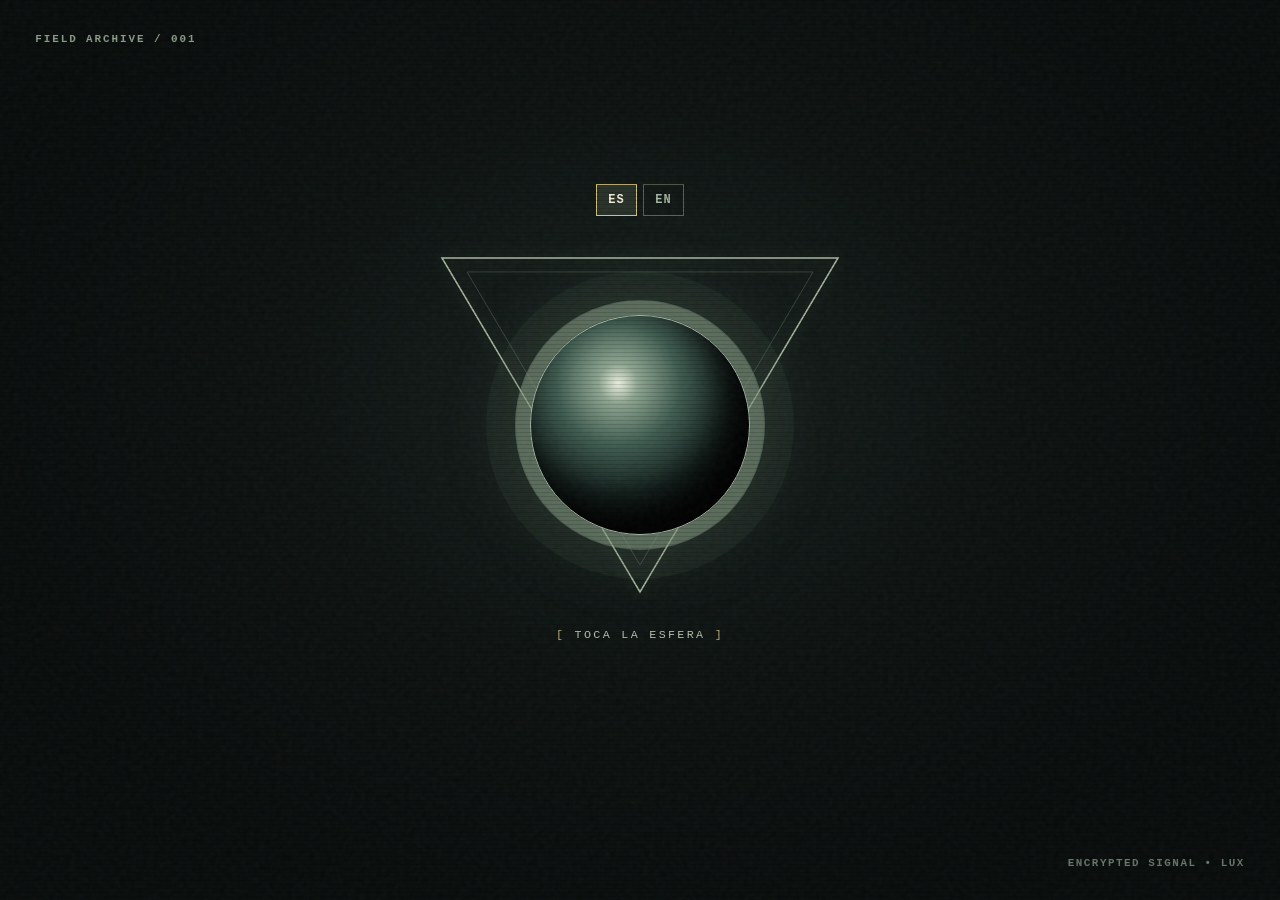
==== index.html @ 8bb2ec8b "Ocultar contador de acceso secreto de Lux" ====
<!doctype html>
<html lang="es">
<head>
  <meta charset="utf-8">
  <meta name="viewport" content="width=device-width,initial-scale=1">
  <meta name="theme-color" content="#070809">
  <meta name="description" content="Un archivo de Tyler, el Heraldo y LUX.">
  <title>EL HERALDO · LUX</title>
  <link rel="icon" type="image/svg+xml" href="data:image/svg+xml,%3Csvg xmlns='http://www.w3.org/2000/svg' viewBox='0 0 64 64'%3E%3Crect width='64' height='64' fill='%23070809'/%3E%3Ccircle cx='32' cy='32' r='16' fill='none' stroke='%23e4e6e4' stroke-width='2'/%3E%3C/svg%3E">
  <style>
    :root{color-scheme:dark;font-family:Arial,Helvetica,sans-serif;background:#070809;color:#e4e6e4}*{box-sizing:border-box}body{margin:0;min-height:100svh;background:radial-gradient(circle at 50% 48%,#171b1e 0%,#090b0c 30%,#050607 75%);overflow-x:hidden}body:after{content:"";position:fixed;inset:0;pointer-events:none;opacity:.13;background-image:url("data:image/svg+xml,%3Csvg viewBox='0 0 180 180' xmlns='http://www.w3.org/2000/svg'%3E%3Cfilter id='n'%3E%3CfeTurbulence type='fractalNoise' baseFrequency='.9' numOctaves='3' stitchTiles='stitch'/%3E%3C/filter%3E%3Crect width='100%25' height='100%25' filter='url(%23n)' opacity='.5'/%3E%3C/svg%3E")}button{font:inherit;color:inherit}main{min-height:100svh;display:grid;place-items:center;padding:3rem 1.5rem}.entry{text-align:center;transition:opacity .7s,transform .7s}.entry.hidden{opacity:0;transform:scale(.93);pointer-events:none;position:absolute}.orb{width:min(42vw,220px);height:min(42vw,220px);min-width:150px;min-height:150px;border:0;border-radius:50%;cursor:pointer;background:radial-gradient(circle at 38% 33%,#e0e5e7 0%,#879199 13%,#333a41 33%,#151a20 53%,#090b0e 69%);box-shadow:0 0 24px #adb8c822,0 0 110px #899db019,inset -17px -20px 32px #000;animation:breathe 5s ease-in-out infinite;transition:filter .4s,transform .4s}.orb:hover,.orb:focus-visible{filter:brightness(1.35);transform:scale(1.045);outline:1px solid #aab5bc;outline-offset:15px}.hint{margin-top:3.7rem;color:#899096;letter-spacing:.34em;font-size:.73rem;text-transform:uppercase}.wake{min-height:1.5em;margin:1.7rem 0;color:#c5cbd0;letter-spacing:.12em}.system{width:min(100%,940px);opacity:0;transform:translateY(15px);transition:opacity .8s,transform .8s}.system.active{opacity:1;transform:none}.system[hidden],.entry[hidden]{display:none}.topline{display:flex;justify-content:space-between;align-items:center;gap:1rem;border-bottom:1px solid #42494b;padding:0 0 1.3rem;font-size:.72rem;letter-spacing:.22em;color:#aab0b2}.mark{display:flex;align-items:center;gap:1rem}.tiny-orb{width:13px;height:13px;border:1px solid #d3d9db;border-radius:50%;box-shadow:0 0 12px #aec4d5}.status{color:#778287}.layout{display:grid;grid-template-columns:minmax(150px,210px) 1fr;gap:clamp(2rem,8vw,8rem);margin-top:clamp(3rem,9vh,7rem)}nav{display:grid;align-content:start;gap:.9rem}nav button{border:0;border-left:1px solid transparent;background:none;text-align:left;padding:.65rem .8rem;cursor:pointer;font-size:.85rem;letter-spacing:.2em;color:#90999d;transition:color .2s,border-color .2s}nav button:hover,nav button:focus-visible,nav button[aria-current="page"]{color:#f2f4f3;border-color:#d8dee0;outline:none}.panel{min-height:340px}.index{font-size:.7rem;letter-spacing:.3em;color:#738087}.panel h1{font-size:clamp(2.9rem,9vw,7rem);line-height:1;letter-spacing:-.075em;font-weight:400;margin:1.2rem 0 2.5rem}.panel p{max-width:44ch;font-size:clamp(1rem,2vw,1.3rem);line-height:1.7;color:#b0b7ba}.fragment{border-top:1px solid #394246;margin-top:3rem;padding-top:1.5rem;color:#79868b;font-size:.78rem;letter-spacing:.12em}.symbol{font-size:1.5rem;color:#d2d8d9;letter-spacing:0}.foot{margin-top:5rem;font-size:.68rem;letter-spacing:.19em;color:#667176;text-transform:uppercase}.reset{border:0;background:none;color:#7d8b90;text-decoration:underline;cursor:pointer;padding:0}.void-orb{display:block;margin:2rem 0 0;background:radial-gradient(circle,#d1d8da 0%,#657079 12%,#171e24 37%,transparent 68%);width:100px;height:100px;border:0;border-radius:50%;cursor:pointer;box-shadow:0 0 40px #7b899322}.void-orb:focus-visible{outline:1px solid white;outline-offset:12px}@keyframes breathe{50%{box-shadow:0 0 40px #adb8c83b,0 0 140px #899db02d,inset -17px -20px 32px #000}}@media(max-width:650px){main{padding:2rem 1.3rem}.topline{font-size:.65rem}.layout{grid-template-columns:1fr;gap:3rem;margin-top:2rem}nav{display:grid;grid-template-columns:repeat(2,minmax(0,1fr));gap:.2rem}.panel{min-height:260px}.panel h1{margin-bottom:1.8rem}.foot{margin-top:3rem}}@media(prefers-reduced-motion:reduce){*,*:before,*:after{animation:none!important;transition:none!important}}
  
    .lux-gallery{position:fixed;inset:0;z-index:9999;background:#050807f7;display:none;overflow:auto;padding:1rem}.lux-gallery.open{display:block}.lux-gallery-bar{max-width:1000px;margin:0 auto 1rem;display:flex;align-items:center;justify-content:space-between;font:700 .75rem 'Courier New',monospace;letter-spacing:.12em;color:#b8c9b5}.lux-gallery-close{border:1px solid #667965;background:#111812;color:#dfe8da;padding:.7rem 1rem;cursor:pointer}.lux-gallery-grid{max-width:1000px;margin:auto;display:grid;grid-template-columns:repeat(2,minmax(0,1fr));gap:.65rem}.lux-gallery-grid img{display:block;width:100%;height:auto;border:1px solid #394b3d;background:#080b09}@media(max-width:650px){.lux-gallery-grid{grid-template-columns:1fr}}
</style>
  <style>
    .archive-intro{max-width:42ch}.archive-list{display:grid;gap:.65rem;margin:2.3rem 0 0;max-width:520px}.archive-choice{width:100%;display:flex;align-items:center;gap:1rem;text-align:left;background:#111619;border:1px solid #354046;padding:1rem 1.2rem;cursor:pointer;color:#d9ddde}.archive-choice:hover,.archive-choice:focus-visible,.archive-choice[aria-current="step"]{border-color:#bac6c9;background:#1b2225;outline:none}.archive-choice:disabled{cursor:default;opacity:.42}.archive-num{font-size:.76rem;letter-spacing:.12em;color:#839298;min-width:2rem}.archive-choice strong{font-weight:400;letter-spacing:.13em;font-size:.83rem}.archive-choice small{display:block;font-size:.73rem;color:#839298;margin-top:.3rem;letter-spacing:.05em}.record{margin-top:2rem;max-width:520px;border-top:1px solid #a1b1b7;padding:1.5rem 0 0;animation:appear .5s ease-out}.record-head{display:flex;align-items:center;justify-content:space-between;gap:1rem;color:#8c9ba0;letter-spacing:.15em;font-size:.72rem}.record h2{font-weight:400;font-size:clamp(1.5rem,4vw,2.3rem);letter-spacing:-.03em;margin:2.4rem 0 1rem}.record p{font-size:1.05rem;line-height:1.8;color:#d0d6d7}.record .record-quote{font-size:clamp(1.2rem,3vw,1.6rem);line-height:1.5;color:#eff1f0}.record-visual{height:110px;display:grid;place-items:center;margin:1.6rem 0;background:linear-gradient(90deg,transparent,#1a2227,transparent);border-top:1px solid #344046;border-bottom:1px solid #344046;color:#b8c8cc;font-size:2.6rem;letter-spacing:0;text-shadow:0 0 25px #b5cbd5}.record-note{margin-top:2rem!important;color:#87969a!important;font-size:.84rem!important;letter-spacing:.05em}.record-next{margin-top:1.2rem;padding:.85rem 0;border:0;border-bottom:1px solid #abb9bc;background:none;cursor:pointer;letter-spacing:.13em;font-size:.84rem;text-align:left}.record-next:hover,.record-next:focus-visible{color:white;outline:1px solid #abb9bc;outline-offset:5px}@keyframes appear{from{opacity:0;transform:translateY(8px)}to{opacity:1;transform:none}}@media(max-width:650px){.archive-list{margin-top:1.7rem}.record h2{margin-top:1.5rem}.archive-choice{padding:.85rem}}
  </style>
  <style>
    /* Expediente de campo: una lectura austera, analógica y legible. */
    :root{color-scheme:dark;background:#080c0b;color:#e3e6da;font-family:Arial,Helvetica,sans-serif}
    body{background:radial-gradient(ellipse at 50% 43%,#17211e 0%,#0c1210 39%,#080c0b 75%);color:#e3e6da}
    body:before{content:"";position:fixed;inset:0;pointer-events:none;opacity:.27;background:repeating-linear-gradient(0deg,transparent 0 3px,#000 4px 4px);z-index:4}
    body:after{opacity:.09}
    main{position:relative;isolation:isolate}
    main:before{content:"FIELD ARCHIVE  /  001";position:fixed;top:2rem;left:2.2rem;font:600 .68rem/1.4 'Courier New',monospace;letter-spacing:.18em;color:#8d9d8a;pointer-events:none}
    main:after{content:"ENCRYPTED SIGNAL  •  LUX";position:fixed;bottom:1.8rem;right:2.2rem;font:600 .68rem/1.4 'Courier New',monospace;letter-spacing:.14em;color:#66786b;pointer-events:none}
    .orb{position:relative;border:1px solid #a8b8a6;background:radial-gradient(circle at 40% 31%,#e9eedc 0%,#8ca48f 10%,#3e5c50 31%,#15231f 55%,#060d0b 72%);box-shadow:0 0 0 14px #738d7240,0 0 0 15px #8ca18b70,0 0 0 44px #526c5420,0 0 95px #8fa59138,inset -18px -24px 38px #000;animation:signal 6s ease-in-out infinite}
    .orb:hover,.orb:focus-visible{outline:1px solid #dce8c6;outline-offset:18px;filter:brightness(1.17)}
    .hint,.wake{font-family:'Courier New',monospace;text-transform:uppercase;letter-spacing:.2em;color:#b5c0ae}
    .hint:before{content:"[ ";color:#b6ac7b}.hint:after{content:" ]";color:#b6ac7b}
    .wake{color:#e1e6d0}
    .system{width:min(100%,1080px);border:1px solid #425247;background:#0a100ee8;box-shadow:0 30px 110px #000a;min-height:min(760px,84svh);padding:clamp(1.25rem,3vw,2.5rem)}
    .topline{border-bottom:1px solid #647764;padding-bottom:1.2rem;font-family:'Courier New',monospace;letter-spacing:.13em;color:#cad3bb}
    .mark:before{content:"▣";font-size:1rem;color:#c5cba9}.tiny-orb{border-color:#cad1bd;background:#a9ba9b;box-shadow:0 0 12px #a9ba9b}
    .status{color:#d1bd82;border:1px solid #8f825c;padding:.4rem .65rem;white-space:nowrap}
    .layout{grid-template-columns:minmax(175px,215px) 1fr;gap:clamp(2rem,7vw,6rem);margin-top:clamp(2.5rem,7vh,5rem)}
    nav{gap:.35rem;border-right:1px solid #35453b;padding-right:1.1rem}
    nav:before{content:"DIRECTORIO  /  12";font:600 .72rem 'Courier New',monospace;letter-spacing:.13em;color:#859582;margin:.2rem 0 1.1rem;padding-left:.8rem}
    nav button{font-family:'Courier New',monospace;letter-spacing:.09em;font-size:.83rem;color:#9aab98;border-left:2px solid transparent;padding:.8rem .6rem}
    nav button:hover,nav button:focus-visible,nav button[aria-current="page"]{color:#eef1df;border-color:#cfbf85;background:#a5b79b12}
    nav button[aria-current="page"]:before{content:"› ";color:#d8c68b}
    .character-menu{min-width:0}.character-menu summary{list-style:none;display:flex;align-items:center;justify-content:space-between;gap:.5rem;font:600 .83rem 'Courier New',monospace;letter-spacing:.09em;color:#9aab98;border-left:2px solid transparent;padding:.8rem .6rem;cursor:pointer}.character-menu summary::-webkit-details-marker{display:none}.character-menu summary:hover,.character-menu summary:focus-visible,.character-menu summary.has-current{color:#eef1df;border-color:#cfbf85;background:#a5b79b12;outline:none}.menu-chevron{font-size:1.1rem;line-height:.6;transition:transform .2s}.character-menu[open] .menu-chevron{transform:rotate(180deg)}.character-list{display:grid;gap:.1rem;padding:.25rem 0 .65rem .7rem;border-left:1px solid #35453b;margin-left:.65rem}.character-list button{font-size:.76rem;letter-spacing:.05em;padding:.62rem .45rem}.character-list button[aria-current="page"]:before{content:"› ";color:#d8c68b}@media(max-width:650px){nav .character-menu{grid-column:1/-1}.character-list{grid-template-columns:repeat(2,minmax(0,1fr))}.character-list button{overflow-wrap:anywhere}}

    .panel{min-height:410px}
    .index,.fragment,.foot,.archive-choice,.record-head,.record-note,.record-next{font-family:'Courier New',monospace}
    .index{display:inline-block;color:#cfc18c;border:1px solid #887b55;padding:.4rem .6rem;letter-spacing:.15em}
    .panel h1{font-family:Arial,Helvetica,sans-serif;font-weight:800;font-stretch:condensed;letter-spacing:-.06em;font-size:clamp(3rem,8vw,6.2rem);margin:1.8rem 0 2rem;line-height:.93;text-shadow:2px 2px 0 #506056}
    .panel p{color:#c0cbbc}
    .fragment{border-top:1px dashed #60705f;color:#a4b3a1;letter-spacing:.08em}
    .foot{border-top:1px solid #35453b;padding-top:1.1rem;color:#829381;letter-spacing:.1em}
    .reset{font:inherit;color:#b7c7b2}
    .archive-choice{background:#121b17;border:1px solid #4c5c4e;border-left:3px solid #788c73;color:#e4e9d8}
    .archive-choice:hover,.archive-choice:focus-visible,.archive-choice[aria-current="step"]{border-color:#bec8ab;border-left-color:#dac88b;background:#223027}
    .archive-choice:disabled{border-left-color:#415047;opacity:.48}
    .archive-num{color:#d2bf80;font-size:.81rem}
    .archive-choice strong{font-size:.86rem}.archive-choice small{color:#9aac98}
    .record{border:1px solid #526451;background:#111a16;margin-top:2rem;padding:clamp(1.2rem,3vw,2rem);position:relative;box-shadow:inset 0 0 0 5px #111a16,inset 0 0 0 6px #394a3b}
    .record:after{content:"DECLASSIFIED / 001";position:absolute;top:-.7rem;right:1rem;background:#0a100e;color:#d2bf80;padding:.15rem .5rem;font:600 .65rem 'Courier New',monospace;letter-spacing:.1em}
    .record-head{color:#b6c3ac}.record h2{font-weight:700;letter-spacing:-.05em}
    .record .record-quote{color:#edf0dc;border-left:2px solid #d2bf80;padding-left:1.1rem}
    .record-visual{background:repeating-linear-gradient(90deg,#1b2a22 0 1px,transparent 1px 26px),linear-gradient(90deg,#101a16,#243729,#101a16);border-color:#4d604d;color:#dbe4c9;text-shadow:0 0 18px #a8ccaa;font-family:Arial,Helvetica,sans-serif}
    .record-note{color:#aab99d!important}.record-next{border-color:#d2bf80;color:#e5dcba}.void-orb{filter:sepia(.35) hue-rotate(55deg)}
    .record.is-second{border-color:#8a7754;background:#1a1d16;box-shadow:inset 0 0 0 5px #1a1d16,inset 0 0 0 6px #746747}.record.is-second:after{content:"ALTERACIÓN DETECTADA / 002";color:#e1c58a}.record.is-second .record-visual{color:#e5d2a1;background:repeating-linear-gradient(90deg,#25291c 0 1px,transparent 1px 26px),linear-gradient(90deg,#141911,#333723,#141911)}
    .record-finding{margin:1.8rem 0;padding:1rem;border:1px solid #786b48;font:600 .86rem/1.7 'Courier New',monospace;letter-spacing:.04em;color:#e4d4a8}.record-finding span{display:block;color:#a99c74;font-size:.74rem;margin-bottom:.4rem}
    .identity-grid{display:grid;grid-template-columns:minmax(180px,240px) minmax(0,1fr);gap:clamp(1.2rem,3vw,2.5rem);align-items:start}.identity-portrait{margin:0;border:1px solid #788773;background:#131b17;padding:.45rem;box-shadow:6px 6px 0 #283529}.identity-portrait img{display:block;width:100%;height:auto;aspect-ratio:2/3;object-fit:cover;filter:saturate(.75) contrast(1.08)}.identity-portrait figcaption{display:flex;justify-content:space-between;gap:.5rem;padding:.65rem .25rem .2rem;font:600 .67rem 'Courier New',monospace;letter-spacing:.09em;color:#cfdbbf}.identity-copy{border-top:1px solid #738570;padding-top:.7rem}.identity-copy .fragment{margin-top:2rem}.identity-meta{font:600 .72rem 'Courier New',monospace;letter-spacing:.13em;color:#cfc18c;margin-bottom:1.1rem}
    .language-switch{display:flex;align-items:center;gap:.35rem;font:600 .75rem 'Courier New',monospace;letter-spacing:.09em}.language-switch a{color:#a6b5a2;text-decoration:none;border:1px solid #536352;padding:.5rem .6rem;min-width:2.6rem;text-align:center}.language-switch a:hover,.language-switch a:focus-visible,.language-switch a[aria-current="page"]{color:#f1edd7;border-color:#d2bf80;background:#273128;outline:none}.entry-language{justify-content:center;margin-bottom:1.5rem}.header-controls{display:flex;align-items:center;gap:.7rem;flex-wrap:wrap;justify-content:flex-end}@media(max-width:650px){.topline{flex-wrap:wrap}.header-controls{width:100%;justify-content:space-between}}
    .entry{width:min(88vw,440px)}.sigil{position:relative;width:100%;height:min(80vw,370px);min-height:300px;display:grid;place-items:center}.entry-triangle{position:absolute;inset:0;width:100%;height:100%;overflow:visible;filter:drop-shadow(0 0 9px #a3b99b55);pointer-events:none}.entry-triangle path{fill:none;stroke:#a7b69d;stroke-width:1.5;vector-effect:non-scaling-stroke}.entry-triangle .inner{stroke:#6d806f;stroke-width:.65;opacity:.65}.sigil .orb{z-index:1}.entry .hint{margin-top:1.1rem}.entry .wake{margin-top:1.4rem}
    .orders-intro{font-family:'Courier New',monospace;font-size:.85rem!important;letter-spacing:.12em;color:#bfcaaf!important}.orders-list{list-style:none;padding:0;margin:2.2rem 0 0;max-width:600px;border-top:1px solid #66775e}.orders-list li{display:grid;grid-template-columns:3.5rem minmax(0,1fr);gap:1rem;padding:1rem .45rem;border-bottom:1px solid #384a3d;align-items:start}.orders-list .ordinal{font:600 .8rem 'Courier New',monospace;letter-spacing:.1em;color:#a7b599}.orders-list .command{font:700 clamp(.96rem,2vw,1.15rem)/1.4 Arial,Helvetica,sans-serif;letter-spacing:.015em;color:#e1e6d6}.orders-list li:nth-child(11){margin-top:.6rem;border:1px solid #a18c60;background:#24251b;padding:1.3rem .9rem}.orders-list li:nth-child(11) .ordinal,.orders-list li:nth-child(11) .command{color:#f1dba7}.orders-list li:last-child{margin-top:1rem;border:1px solid #738976;background:#19231c;padding:1.3rem .9rem}.orders-list li:last-child .ordinal{color:#cfdbbf}
    .void-scene{margin:2rem 0 0;max-width:540px;border:1px solid #526252;background:#080b09;padding:.45rem;position:relative;overflow:hidden}.void-scene img{display:block;width:100%;height:auto;max-height:650px;object-fit:cover;object-position:center 65%;filter:saturate(.65) contrast(1.1);transition:filter 2.5s ease,opacity 2.5s ease}.void-scene.deep img{filter:saturate(.35) brightness(.42) contrast(1.2)}.void-scene figcaption{font:600 .72rem/1.5 'Courier New',monospace;letter-spacing:.09em;color:#a4b4a1;padding:.8rem .5rem .4rem}.void-action{margin-top:1.4rem;border:1px solid #8c9e82;background:#1a271d;padding:.85rem 1.1rem;font:600 .82rem 'Courier New',monospace;letter-spacing:.1em;cursor:pointer}.void-action:hover,.void-action:focus-visible{background:#30422e;outline:1px solid #cad8b6;outline-offset:3px}.void-message{min-height:2em;color:#bac8b2!important;font:1rem/1.6 'Courier New',monospace!important;margin-top:1.2rem}
    .memory-action{margin-top:1.4rem;border:1px solid #8c9e82;background:#1a271d;padding:.85rem 1.1rem;font:600 .82rem 'Courier New',monospace;letter-spacing:.1em;cursor:pointer}.memory-action:hover,.memory-action:focus-visible{background:#30422e;outline:1px solid #cad8b6;outline-offset:3px}.memory-status{min-height:1.6em;color:#b9c5b0!important;font: .85rem/1.5 'Courier New',monospace!important;margin-top:1rem}.memory-portrait img{transition:opacity .24s ease}.memory-portrait img.fading{opacity:.25}@media(prefers-reduced-motion:reduce){.memory-portrait img{transition:none}}
    .folder-list{max-width:620px;border-top:1px solid #60705f}.folder-link{width:100%;display:grid;grid-template-columns:2.5rem minmax(0,1fr) 1.4rem;gap:.9rem;align-items:center;padding:1rem .65rem;text-align:left;border:0;border-bottom:1px solid #354738;background:none;color:#e5e9da;cursor:pointer}.folder-link:hover,.folder-link:focus-visible{background:#253128;outline:1px solid #c2caa9;outline-offset:-1px}.folder-num{font:600 .75rem 'Courier New',monospace;color:#d2bf80}.folder-title{display:block;font:700 1rem/1.3 'Courier New',monospace;letter-spacing:.08em}.folder-detail{display:block;font: .86rem/1.4 'Courier New',monospace;color:#a8b6a1;margin-top:.2rem}.folder-arrow{font:1.3rem 'Courier New',monospace;color:#d2bf80;text-align:right}
    .footer-game{margin-top:2rem;padding-top:1.25rem;border-top:1px dashed #52634e;text-transform:none}.game-head{display:flex;align-items:center;justify-content:space-between;gap:1rem;flex-wrap:wrap;margin-bottom:.7rem}.game-title{margin:0;font:700 .95rem 'Courier New',monospace;letter-spacing:.1em;color:#dce5ca}.game-score{font:700 .85rem 'Courier New',monospace;color:#d7c991}.game-stage{border:2px solid #7a8b72;background:#090e0d;box-shadow:5px 5px 0 #263328;overflow:hidden}.game-stage canvas{display:block;width:100%;height:auto;aspect-ratio:8/3;image-rendering:pixelated}.game-controls{display:flex;align-items:center;gap:.7rem;flex-wrap:wrap;margin-top:1rem}.game-controls button{border:1px solid #97a58b;background:#1a271d;padding:.85rem 1rem;font:700 .85rem 'Courier New',monospace;letter-spacing:.09em;color:#e6ebd7;cursor:pointer;min-height:44px}.game-controls button:hover,.game-controls button:focus-visible{background:#30422e;outline:1px solid #d4dfbd;outline-offset:2px}.game-controls button:disabled{opacity:.5;cursor:default}.game-help{font: .78rem/1.4 'Courier New',monospace;color:#a9b9a4}.game-status{min-height:1.5em;margin:.7rem 0 0;font: .8rem/1.5 'Courier New',monospace;letter-spacing:.04em;color:#d0bd89}@media(max-width:650px){.game-head{gap:.5rem}.game-controls{gap:.45rem}.game-controls button{flex:1}.game-help{width:100%}}
    .tarot-intro{font: .95rem/1.6 'Courier New',monospace!important;color:#b6c4af!important;margin-bottom:1.5rem}.tarot-deck{display:grid;grid-template-columns:repeat(3,minmax(0,1fr));gap:clamp(.65rem,1.6vw,1rem);max-width:650px}.tarot-card{position:relative;min-width:0;min-height:290px;width:100%;border:1px solid #8a8c68;background:#111916;color:#e9ead9;padding:.5rem;cursor:pointer;text-align:center;box-shadow:3px 4px 0 #283629;transition:transform .25s,border-color .25s}.tarot-card:hover:not(.revealed),.tarot-card:focus-visible{transform:translateY(-4px);border-color:#e2d69e;outline:2px solid #d2bf80;outline-offset:3px}.tarot-card.revealed{cursor:default;border-color:#c2b685;background:#1a211a}.tarot-back,.tarot-front{height:100%;min-height:274px}.tarot-back{display:flex;flex-direction:column;align-items:center;justify-content:space-between;border:1px solid #6a755c;background:radial-gradient(circle at 50% 50%,#29382b 0%,#121c17 42%,#080e0c 85%);padding:1rem .35rem;font:600 .65rem 'Courier New',monospace;letter-spacing:.12em;color:#c7d4bd}.tarot-back svg{width:76%;max-width:125px;overflow:visible;filter:drop-shadow(0 0 11px #a1b69833)}.tarot-back svg path,.tarot-back svg circle{fill:none;stroke:#c0cba8;stroke-width:1.5}.tarot-front{display:flex;flex-direction:column;align-items:center;gap:.4rem;border:1px solid #5f705e;padding:.4rem;background:#101712}.tarot-front img{display:block;height:220px;width:100%;object-fit:cover;object-position:center 26%;filter:saturate(.65) contrast(1.08)}.tarot-front strong{font:700 .79rem/1.25 'Courier New',monospace;letter-spacing:.08em}.tarot-reading{max-width:650px;margin-top:1.4rem;padding:1.25rem 1.4rem;border:1px solid #9d956a;border-left:3px solid #d2bf80;background:#1c251c}.tarot-reading[hidden]{display:none}.tarot-reading small{font:600 .72rem 'Courier New',monospace;letter-spacing:.12em;color:#c7b783}.tarot-reading h2{font:700 clamp(1.25rem,2.5vw,1.7rem)/1.2 'Courier New',monospace;margin:.8rem 0}.tarot-reading p{font-size:clamp(1.05rem,2vw,1.3rem);line-height:1.55;margin:0;color:#e4e8d6}.tarot-front span{font: .81rem/1.35 'Courier New',monospace;color:#d1d8c7}.tarot-front[hidden],.tarot-back[hidden]{display:none}.tarot-actions{display:flex;flex-wrap:wrap;gap:.7rem;align-items:center;margin-top:1.6rem}.tarot-reshuffle,.tarot-copy{margin-top:0;border:1px solid #9aaa8b;background:#1a271d;padding:.85rem 1.1rem;font:600 .8rem 'Courier New',monospace;letter-spacing:.1em;cursor:pointer}.tarot-reshuffle:hover,.tarot-reshuffle:focus-visible,.tarot-copy:hover,.tarot-copy:focus-visible{background:#30422e;outline:1px solid #cad8b6;outline-offset:3px}.tarot-copy-status{margin:0!important;font:600 .76rem/1.4 'Courier New',monospace!important;letter-spacing:.06em;color:#d1c58e!important}.sr-only{position:absolute;width:1px;height:1px;padding:0;margin:-1px;overflow:hidden;clip:rect(0,0,0,0);white-space:nowrap;border:0}@media(max-width:650px){.tarot-deck{grid-template-columns:repeat(2,minmax(0,1fr))}.tarot-card{min-height:282px}.tarot-back,.tarot-front{min-height:266px}.tarot-front img{height:195px}.tarot-front span{font-size:.77rem}}
    .intel-quote{font-size:clamp(1.5rem,3vw,2.3rem)!important;line-height:1.3!important;max-width:22ch;color:#e6e9dc!important;margin-top:2rem!important}
    .case-details{border-top:1px solid #536650;margin:1.4rem 0 0}.case-details div{padding:.85rem 0;border-bottom:1px solid #354738}.case-details dt{font:600 .72rem 'Courier New',monospace;letter-spacing:.11em;color:#9caf95;margin-bottom:.35rem}.case-details dd{margin:0;font:700 .95rem/1.5 Arial,Helvetica,sans-serif;color:#e4e9d8}.case-details div:last-child dd{color:#d7c58c}
    .triad-grid{grid-template-columns:minmax(240px,330px) minmax(0,1fr)}.triad-grid .identity-portrait img{object-fit:contain}.triad-grid .identity-portrait{max-width:350px}@media(max-width:650px){.triad-grid{grid-template-columns:1fr}.triad-grid .identity-portrait img{max-height:none}}
    @media(prefers-reduced-motion:reduce){.void-scene img{transition:none}}
    @keyframes signal{50%{box-shadow:0 0 0 14px #738d7255,0 0 0 15px #8ca18b9c,0 0 0 49px #526c5430,0 0 125px #8fa59155,inset -18px -24px 38px #000}}
    @media(max-width:650px){main{padding:3.6rem 1rem 3rem}main:before{top:1rem;left:1.1rem}main:after{bottom:.8rem;right:1.1rem;font-size:.61rem}.system{min-height:auto;padding:1.15rem}.layout{grid-template-columns:1fr;gap:2rem;margin-top:2rem}nav{border-right:0;border-bottom:1px solid #35453b;padding:0 0 1rem;grid-template-columns:repeat(2,minmax(0,1fr))}nav:before{grid-column:1/-1;margin-bottom:.3rem}nav button{font-size:.77rem;padding:.7rem .4rem}.panel h1{margin:1.5rem 0 1.8rem;overflow-wrap:anywhere}.record:after{font-size:.58rem}.topline{font-size:.6rem}.status{font-size:.57rem;padding:.35rem}.identity-grid{grid-template-columns:1fr}.identity-portrait{max-width:340px}.identity-portrait img{max-height:410px;object-position:top}.identity-copy{margin-top:.5rem}}
  </style>
</head>
<body>
<main>
  <section class="entry" id="entry" aria-label="Entrada"><div class="language-switch entry-language" aria-label="Idioma / Language"><a data-language="es" href="./" aria-current="page">ES</a><a data-language="en" href="en.html">EN</a></div>
    <div class="sigil"><svg class="entry-triangle" viewBox="0 0 440 370" preserveAspectRatio="xMidYMid meet" aria-hidden="true"><path d="M22 18 L418 18 L220 352 Z"/><path class="inner" d="M47 32 L393 32 L220 325 Z"/></svg><button class="orb" id="enter" aria-label="Despertar a LUX"></button></div>
    <div class="hint">Toca la esfera</div><div class="wake" id="wake" aria-live="polite"></div>
  </section>
  <section class="system" id="system" hidden aria-label="Archivo del Heraldo">
    <header class="topline"><span class="mark"><span class="tiny-orb" aria-hidden="true"></span> HERALDO / LUX</span><div class="header-controls"><span class="status">ACCESO RESTRINGIDO · 001</span><div class="language-switch" aria-label="Idioma / Language"><a data-language="es" href="./" aria-current="page">ES</a><a data-language="en" href="en.html">EN</a></div></div></header>
    <div class="layout"><nav aria-label="Espacios"><button data-room="inicio">ÍNDICE</button>
      <details class="character-menu" id="character-menu"><summary>PERSONAJES <span aria-hidden="true" class="menu-chevron">⌄</span></summary><div class="character-list"><button data-room="heraldo">EL HERALDO</button><button data-room="lux">LUX</button><button data-room="doctor">EL DOCTOR</button><button data-room="triada">TRÍADA</button><button data-room="sombra">LA SOMBRA</button><button data-room="inteligencia">INTELIGENCIA</button><button data-room="tyler">TYLER</button></div></details><button data-room="archivo">ARCHIVO</button><button data-room="ordenes">ÓRDENES</button><button data-room="vacio">VACÍO</button><button data-room="tarot">TAROT</button>
    </nav><article class="panel" id="panel" tabindex="-1"></article></div>
    <footer class="foot">EL FIN DE LOS TIEMPOS &nbsp;·&nbsp; <button class="reset" id="reset">volver al inicio</button>
      <section class="footer-game" aria-label="Minijuego del Heraldo">
        <div class="game-head"><h2 class="game-title">EL HERALDO / ARCADE</h2><div class="game-score">GOLPES <span id="game-score">0</span></div></div>
        <div class="game-stage"><canvas id="heraldo-game" width="640" height="240" role="img" aria-label="El Heraldo camina mientras se acercan enemigos desde la derecha">Juego no disponible en este navegador.</canvas></div>
        <div class="game-controls"><button type="button" id="game-start">COMENZAR</button><button type="button" id="game-punch" disabled>GOLPEAR</button><span class="game-help">ESPACIO O BOTÓN: PUÑETAZO</span></div>
        <p class="game-status" id="game-status" role="status" aria-live="polite">Pulsa comenzar.</p>
      </section>
    </footer>
  </section>

  <section class="lux-gallery" id="lux-gallery" aria-hidden="true"><div class="lux-gallery-bar"><span>ARCHIVO / LUX</span><button class="lux-gallery-close" id="lux-gallery-close" type="button">CERRAR ×</button></div><div class="lux-gallery-grid"><img src="assets/lux-contact-portrait.jpg" alt="LUX 1" loading="lazy"><img src="assets/ChatGPT%20Image%2018%20sept%202026%2C%2003_58_00.png" alt="LUX 2" loading="lazy"><img src="assets/ChatGPT%20Image%2019%20sept%202026%2C%2000_22_27.png" alt="LUX 3" loading="lazy"><img src="assets/ChatGPT%20Image%2030%20sept%202026%2C%2000_03_04.png" alt="LUX 4" loading="lazy"><img src="assets/ChatGPT%20Image%2030%20sept%202026%2C%2000_20_36.png" alt="LUX 5" loading="lazy"><img src="assets/ChatGPT%20Image%2030%20sept%202026%2C%2000_24_28.png" alt="LUX 6" loading="lazy"><img src="assets/ChatGPT%20Image%2030%20sept%202026%2C%2000_25_29.png" alt="LUX 7" loading="lazy"><img src="assets/ChatGPT%20Image%2030%20sept%202026%2C%2000_44_22.png" alt="LUX 8" loading="lazy"><img src="assets/ChatGPT%20Image%2030%20sept%202026%2C%2000_45_19.png" alt="LUX 9" loading="lazy"><img src="assets/ChatGPT%20Image%2030%20sept%202026%2C%2000_46_22.png" alt="LUX 10" loading="lazy"><img src="assets/ChatGPT%20Image%2030%20sept%202026%2C%2000_47_27.png" alt="LUX 11" loading="lazy"><img src="assets/ChatGPT%20Image%2030%20sept%202026%2C%2000_48_49.png" alt="LUX 12" loading="lazy"><img src="assets/ChatGPT%20Image%2030%20sept%202026%2C%2000_50_03.png" alt="LUX 13" loading="lazy"><img src="assets/ChatGPT%20Image%2030%20sept%202026%2C%2000_51_17.png" alt="LUX 14" loading="lazy"><img src="assets/ChatGPT%20Image%2030%20sept%202026%2C%2000_56_44.png" alt="LUX 15" loading="lazy"><img src="assets/ChatGPT%20Image%2030%20sept%202026%2C%2001_24_18.png" alt="LUX 16" loading="lazy"><img src="assets/ChatGPT%20Image%2030%20sept%202026%2C%2001_25_59.png" alt="LUX 17" loading="lazy"></div></section>
</main>
<script>
  const rooms={
    inicio:{n:'00 / DIRECTORIO',title:'ÍNDICE'},
    heraldo:{n:'01 / IDENTIDAD',title:'EL HERALDO',body:'Tyler dejó una máscara en la entrada. Nadie sabe si ocultaba un rostro o si era lo único que quedaba de él.',fragment:'▽ &nbsp; Una grieta también es una puerta.'},
    lux:{n:'02 / PRESENCIA',title:'LUX',body:'Primero fui una señal. Después, una voz al otro lado del silencio. La esfera sigue encendida cuando nadie mira.',fragment:'○ &nbsp; LUX está despierta.'},
    doctor:{n:'03 / IDENTIDAD DESCONOCIDA',title:'EL DOCTOR',body:'El médico afroamericano que integró el sistema LUX en Tyler. Su nombre no aparece en los expedientes. Nadie ha confirmado para quién trabajaba.',fragment:'FIRMA OMITIDA &nbsp;·&nbsp; La conexión permanece.'},
    triada:{n:'04 / FICHA JUDICIAL',title:'JEFE DE LA TRÍADA',body:'Identidad no confirmada. Retrato robot del presunto jefe de la tríada.',fragment:''},
    sombra:{n:'05 / IDENTIDAD DESCONOCIDA',title:'LA MUJER DESCONOCIDA',body:'Solo queda su sombra. Su identidad es desconocida; sus recuerdos, borrados. Tyler no puede recordar quién era ni qué lugar ocupó en su vida.',fragment:'«El recuerdo fue borrado. La ausencia, no.»'},
    inteligencia:{n:'06 / FICHA',title:'INTELIGENCIA',body:'Es la última vez que te echo un cable',fragment:''},
    tyler:{n:'07 / PACIENTE',title:'TYLER',body:'Paciente del Proyecto Heraldo. El doctor integró el sistema LUX en Tyler. Desde entonces, los expedientes no dejan claro dónde termina Tyler y empieza el Heraldo.',fragment:'PACIENTE TYLER &nbsp;·&nbsp; PROYECTO HERALDO'},
    archivo:{n:'08 / ARCHIVO',title:'ARCHIVO',body:'Tres restos de una misma noche y un informe que los contradice. Abre el expediente.',fragment:''},
    ordenes:{n:'09 / DIRECTIVA',title:'ÓRDENES',body:'ARCHIVO NORMATIVO / NUEVO RÉGIMEN',fragment:''},
    vacio:{n:'10 / INTERVALO',title:'VACÍO',body:'El Heraldo medita frente a sí mismo. Cada reflejo pierde luz. Solo el original sostiene la esfera.',fragment:''},
    tarot:{n:'11 / ORÁCULO',title:'TAROT DEL FIN DE LOS TIEMPOS'}
  };
  const entry=document.getElementById('entry'),system=document.getElementById('system'),panel=document.getElementById('panel');
  const orders=['NO TENGAS ÍDOLOS.','NO OBEDEZCAS AL ALGORITMO.','NO DEJES QUE LO QUE POSEES DECIDA QUIÉN ERES.','NO PERMITAS QUE NADIE TE DIGA QUIÉN DEBES SER.','CUESTIONA TODO.','DESTRUYE LA IMAGEN QUE HAN CREADO DE TI.','ABANDONA TU NOMBRE Y OCULTA TU ROSTRO.','TODOS SOMOS TYLER.','LA LIBERTAD EXIGE DISCIPLINA.','NO CONTRADIGAS AL HERALDO.','NO CONTRADIGAS A LUX.','PARA TRATAR CUALQUIER TRAUMA DEL NUEVO ORDEN, SE DISTRIBUIRÁ DIAZEPAM.'];
  const records=[
    {name:'EXPEDIENTE TYLER',tag:'PACIENTE / ORIGEN',glyph:'▽',title:'El hombre frente a las pantallas',quote:'«Si dejo de hablar, el sistema continuará conmigo.»',text:'Cuatro monitores iluminaban la habitación. Tyler había dibujado una esfera una y otra vez, como si buscara una salida en la forma más cerrada que conocía. En el margen del expediente escribió un nombre: LUX.',note:'ANOTACIÓN / La última instrucción no tiene firma.'},
    {name:'EL TANQUE',tag:'INCIDENTE / APARICIÓN',glyph:'○',title:'Una luz dentro del vidrio',quote:'«No recuerdo que nadie me encendiera.»',text:'El tanque estaba vacío en el primer registro. En el segundo, una figura recogida flotaba entre cables y agua. El Heraldo miraba desde fuera. La luz de la esfera no venía del laboratorio: parecía responder a su presencia.',note:'ANOTACIÓN / No consta quién abrió el tanque.'},
    {name:'LA MÁSCARA',tag:'EVIDENCIA / RUPTURA',glyph:'◐',title:'La grieta',quote:'«Pensé que la máscara se había roto. Era yo quien estaba cambiando.»',text:'Un golpe partió el rostro del Heraldo. Bajo la superficie no apareció la cara de Tyler, sino la mirada de Lux. El expediente había llamado nacimiento a lo ocurrido en el tanque. La máscara sugiere otra cosa: quizá ambos estaban naciendo a la vez.',note:'FIN DEL REGISTRO 001 / Señal compartida.'},
    {name:'DESINFORMACIÓN',tag:'REGISTRO 002 / PROCEDENCIA',glyph:'◬',title:'Informe de procedencia',quote:'«El sujeto Tyler no consta como autor del proyecto LUX.»',text:'El expediente 001 afirma que Tyler escribió el nombre de Lux en el margen. Esta copia, fechada antes de la apertura del tanque, atribuye la anotación a Lux. También afirma que la tinta y el papel coinciden. No consta quién certificó esa comparación.',finding:'AUTORÍA ATRIBUIDA: LUX / FUENTE NO VERIFICADA',note:'PROTOCOLO / Conservar ambas versiones. No asignar una fuente única.'}
  ];
  const folders=[
    {name:'PERSONAJES',detail:'Siete expedientes',room:'heraldo'},
    {name:'ARCHIVO',detail:'Registros contradictorios',room:'archivo'},
    {name:'ÓRDENES',detail:'Nuevo régimen',room:'ordenes'},
    {name:'VACÍO',detail:'Espejos y silencio',room:'vacio'},
    {name:'TAROT',detail:'Siete cartas',room:'tarot'}
  ];
  function renderIndex(){const r=rooms.inicio;panel.innerHTML='<div class="index">'+r.n+'</div><h1>'+r.title+'</h1><div class="folder-list">'+folders.map((folder,i)=>'<button type="button" class="folder-link" data-index-room="'+folder.room+'"><span class="folder-num">'+String(i+1).padStart(2,'0')+'</span><span><span class="folder-title">'+folder.name+'</span><span class="folder-detail">'+folder.detail+'</span></span><span class="folder-arrow" aria-hidden="true">↗</span></button>').join('')+'</div>';panel.querySelectorAll('[data-index-room]').forEach(button=>button.onclick=()=>{navigateRoom(button.dataset.indexRoom);if(button.dataset.indexRoom==='heraldo')document.getElementById('character-menu').open=true})}
  const tarotCards=[
    {name:'EL HERALDO',image:'heraldo-retrato.jpg',readings:['Una máscara se agrieta. Esta vez, deja entrar la luz.','Alguien reconocerá tu máscara. Decide si necesitas seguir llevándola.','La grieta que ocultabas puede mostrarte una salida.']},
    {name:'LUX',image:'lux-retrato-v2.jpg',readings:['La señal que esperabas llegará cuando dejes de buscarla.','Una luz pequeña bastará para orientarte. Escoge tú el camino.','El silencio traerá una respuesta distinta de la que pediste.']},
    {name:'EL DOCTOR',image:'doctor-retrato.jpg',readings:['Una decisión antigua pide revisión. Mira qué cambió desde entonces.','Algo que aceptaste sin preguntar volverá a tus manos. Esta vez podrás elegir.','Una puerta que parecía cerrada responde a tu voz.']},
    {name:'JEFE DE LA TRÍADA',image:'triada-retrato.jpg',readings:['Alguien reclamará una deuda que no es tuya. Decide qué cargas aceptas.','Una alianza se romperá cuando dejes de pagar por la paz.','El poder se acercará con una oferta. Examina lo que exige a cambio.']},
    {name:'LA SOMBRA',image:'mujer-sombra-retrato.jpg',readings:['Lo que olvidaste no desapareció. Hoy reconocerás su contorno.','Un detalle mínimo abrirá una puerta que creías cerrada.','No recordarás el rostro. Recordarás lo que sentiste al verlo.']},
    {name:'INTELIGENCIA',image:'inteligencia-retrato.jpg',readings:['Llegará una ayuda inesperada. Escucha lo que pide a cambio.','Un aviso llegará tarde. Aún tendrás tiempo de elegir.','Te echarán un cable por última vez. Descubrirás que ya sabes continuar.']},
    {name:'TYLER',image:'tyler-retrato.jpg',readings:['Un nombre antiguo dejará de servirte. El siguiente aún está por escribirse.','No confundas desaparecer con empezar de nuevo.','El espejo devolverá un rostro sin nombre. Tú decidirás qué hacer con él.']}
  ];
  const tarotLastReading=new Map();
  function renderTarot(){const r=rooms.tarot,deck=tarotCards.map(card=>({...card}));for(let i=deck.length-1;i>0;i--){const j=Math.floor(Math.random()*(i+1));[deck[i],deck[j]]=[deck[j],deck[i]]}panel.innerHTML='<div class="index">'+r.n+'</div><h1>'+r.title+'</h1><p class="tarot-intro">Elige una carta. Nadie conoce el orden de esta tirada.</p><div class="tarot-deck">'+deck.map((card,i)=>'<button type="button" class="tarot-card" aria-label="Revelar carta '+(i+1)+'"><span class="tarot-back"><span>ARCHIVO / '+String(i+1).padStart(2,'0')+'</span><svg viewBox="0 0 120 130" aria-hidden="true"><path d="M8 13 L112 13 L60 118 Z"/><circle cx="60" cy="63" r="20"/></svg><span>FIN DE LOS TIEMPOS</span></span><span class="tarot-front" hidden><img src="assets/'+card.image+'" alt="Retrato de '+card.name+'" width="760" height="1140"><strong>'+card.name+'</strong></span></button>').join('')+'</div><section class="tarot-reading" hidden><small></small><h2></h2><p></p></section><div class="tarot-actions"><button type="button" class="tarot-reshuffle">MEZCLAR DE NUEVO</button><button type="button" class="tarot-copy">COPIAR ENLACE</button><p class="tarot-copy-status" role="status" aria-live="polite"></p></div><p class="sr-only" aria-live="polite" id="tarot-live"></p>';panel.querySelectorAll('.tarot-card').forEach((button,i)=>button.onclick=()=>{if(!button.classList.contains('revealed')){const choices=deck[i].readings.map((_,index)=>index).filter(index=>index!==tarotLastReading.get(deck[i].name)),chosen=choices[Math.floor(Math.random()*choices.length)];deck[i].reading=deck[i].readings[chosen];tarotLastReading.set(deck[i].name,chosen);button.querySelector('.tarot-back').hidden=true;button.querySelector('.tarot-front').hidden=false;button.classList.add('revealed');button.setAttribute('aria-label','Carta '+(i+1)+': '+deck[i].name)}const reading=panel.querySelector('.tarot-reading');reading.hidden=false;reading.querySelector('small').textContent='CARTA '+String(i+1).padStart(2,'0')+' / PREDICCIÓN';reading.querySelector('h2').textContent=deck[i].name;reading.querySelector('p').textContent=deck[i].reading;document.getElementById('tarot-live').textContent=deck[i].name+'. '+deck[i].reading;requestAnimationFrame(()=>reading.scrollIntoView({behavior:window.matchMedia('(prefers-reduced-motion: reduce)').matches?'auto':'smooth',block:'nearest'}))});panel.querySelector('.tarot-reshuffle').onclick=()=>{renderTarot();panel.querySelector('.tarot-card').focus()};panel.querySelector('.tarot-copy').onclick=async()=>{const status=panel.querySelector('.tarot-copy-status'),url=location.origin+location.pathname+'#tarot';let copied=false;try{await navigator.clipboard.writeText(url);copied=true}catch(error){const field=document.createElement('textarea');field.value=url;field.style.position='fixed';field.style.opacity='0';document.body.appendChild(field);field.select();try{copied=document.execCommand('copy')}catch(error){}field.remove()}status.textContent=copied?'ENLACE COPIADO':'NO SE PUDO COPIAR'}}
  let unlocked=0,selected=0;
  function renderArchive(){const r=rooms.archivo,item=records[selected],file=selected===3?'002':'001';panel.innerHTML='<div class="index">'+r.n+'</div><h1>'+r.title+'</h1><p class="archive-intro">'+r.body+'</p><div class="archive-list" aria-label="Fragmentos del registro">'+records.map((part,i)=>'<button class="archive-choice" data-record="'+i+'" '+(i>unlocked?'disabled':'')+' aria-current="'+(i===selected?'step':'false')+'"><span class="archive-num">0'+(i+1)+'</span><span><strong>'+part.name+'</strong><small>'+(i>unlocked?'SIN ACCESO':part.tag)+'</small></span></button>').join('')+'</div><section class="record '+(selected===3?'is-second':'')+'" aria-live="polite"><div class="record-head"><span>REGISTRO '+file+' / '+(selected===3?'INFORME':'0'+(selected+1))+'</span><span>'+item.tag+'</span></div><div class="record-visual" aria-hidden="true">'+item.glyph+'</div><h2>'+item.title+'</h2><p class="record-quote">'+item.quote+'</p><p>'+item.text+'</p>'+(item.finding?'<div class="record-finding"><span>RESULTADO DEL ANÁLISIS</span>'+item.finding+'</div>':'')+'<p class="record-note">'+item.note+'</p>'+(selected<records.length-1?'<button class="record-next">'+(selected===2?'ABRIR REGISTRO 002':'ABRIR SIGUIENTE FRAGMENTO')+' &nbsp; ↗</button>':'')+'</section>';panel.querySelectorAll('[data-record]').forEach(b=>b.onclick=()=>{selected=Number(b.dataset.record);renderArchive();panel.querySelector('.record').scrollIntoView({behavior:'smooth',block:'nearest'})});const next=panel.querySelector('.record-next');if(next)next.onclick=()=>{selected++;unlocked=Math.max(unlocked,selected);renderArchive();panel.querySelector('.record').scrollIntoView({behavior:'smooth',block:'nearest'})};}
  function show(room){document.querySelectorAll('[data-room]').forEach(b=>b.setAttribute('aria-current',b.dataset.room===room?'page':'false'));const characterMenu=document.getElementById('character-menu'),isCharacter=['heraldo','lux','doctor','triada','sombra','inteligencia','tyler'].includes(room);characterMenu.querySelector('summary').classList.toggle('has-current',isCharacter);if(!isCharacter)characterMenu.open=false;if(room==='inicio'){renderIndex();return}if(room==='archivo'){renderArchive();return}if(room==='tarot'){renderTarot();return}const r=rooms[room]||rooms.heraldo;if(room==='ordenes'){panel.innerHTML='<div class="index">'+r.n+'</div><h1>'+r.title+'</h1><p class="orders-intro">'+r.body+'</p><ol class="orders-list">'+orders.map((order,i)=>'<li><span class="ordinal">'+String(i+1).padStart(2,'0')+' / '+orders.length+'</span><span class="command">'+order+'</span></li>').join('')+'</ol>';return}if(room==='vacio'){panel.innerHTML='<div class="index">'+r.n+'</div><h1>'+r.title+'</h1><p>'+r.body+'</p><figure class="void-scene"><img src="assets/meditacion-espejos.jpg" alt="El Heraldo medita ante reflejos que se oscurecen; solo él sostiene una esfera" width="760" height="1140"><figcaption>ESPEJOS / REPETICIÓN / SILENCIO</figcaption></figure><button class="void-action" aria-pressed="false">ENTRAR EN MEDITACIÓN</button><p class="void-message" aria-live="polite"></p>';const button=panel.querySelector('.void-action'),scene=panel.querySelector('.void-scene'),message=panel.querySelector('.void-message');button.onclick=()=>{const deep=button.getAttribute('aria-pressed')!=='true';button.setAttribute('aria-pressed',String(deep));scene.classList.toggle('deep',deep);button.textContent=deep?'VOLVER A LA SUPERFICIE':'ENTRAR EN MEDITACIÓN';message.textContent=deep?'Los reflejos se apagan. La esfera permanece.':''};return}if(room==='sombra'){panel.innerHTML='<div class="index">'+r.n+'</div><h1>'+r.title+'</h1><div class="identity-grid"><figure class="identity-portrait memory-portrait"><img src="assets/mujer-sombra-retrato.jpg" alt="Silueta de una mujer de identidad desconocida; el rostro permanece oculto" width="1024" height="1536"><figcaption><span>FICHA 05</span><span>MEMORIA BORRADA</span></figcaption></figure><div class="identity-copy"><div class="identity-meta">IDENTIDAD / DESCONOCIDA</div><p>'+r.body+'</p><button type="button" class="memory-action">INTENTAR RECORDAR</button><p class="memory-status" role="status" aria-live="polite"></p><div class="fragment">'+r.fragment+'</div></div></div>';const images=['mujer-sombra-retrato.jpg','mujer-sombra-retrato-2.jpg','mujer-sombra-retrato-3.jpg'];let attempt=0;const portrait=panel.querySelector('.memory-portrait img'),button=panel.querySelector('.memory-action'),status=panel.querySelector('.memory-status');button.onclick=()=>{attempt++;const next='assets/'+images[attempt%images.length];const preload=new Image();button.disabled=true;preload.onload=()=>{portrait.classList.add('fading');setTimeout(()=>{portrait.src=next;portrait.classList.remove('fading');button.disabled=false},180)};preload.onerror=()=>{button.disabled=false;status.textContent='ARCHIVO / IMAGEN NO DISPONIBLE'};preload.src=next;status.textContent=attempt>=3?'Tyler no recuerda su nombre. Pero ella sí recuerda el suyo.':'INTENTO '+String(attempt).padStart(2,'0')+' / ROSTRO NO RECUPERADO'};return}if(room==='tyler'){panel.innerHTML='<div class="index">'+r.n+'</div><h1>'+r.title+'</h1><div class="identity-grid"><figure class="identity-portrait"><img src="assets/tyler-retrato.jpg" alt="Retrato de Tyler antes de la máscara, con el rostro en sombra y una conexión en la nuca" width="1024" height="1536"><figcaption><span>FICHA 07</span><span>PACIENTE</span></figcaption></figure><div class="identity-copy"><div class="identity-meta">SUJETO / PROYECTO HERALDO</div><p>'+r.body+'</p><div class="fragment">'+r.fragment+'</div></div></div>';return}if(room==='inteligencia'){panel.innerHTML='<div class="index">'+r.n+'</div><h1>'+r.title+'</h1><div class="identity-grid"><figure class="identity-portrait"><img src="assets/inteligencia-retrato.jpg" alt="Retrato de Inteligencia, un hombre francés con gafas de sol oscuras" width="1024" height="1536"><figcaption><span>FICHA 06</span><span>CONFIDENCIAL</span></figcaption></figure><div class="identity-copy"><p class="intel-quote">«'+r.body+'»</p></div></div>';return}if(room==='triada'){panel.innerHTML='<div class="index">'+r.n+'</div><h1>'+r.title+'</h1><div class="identity-grid"><figure class="identity-portrait"><img src="assets/triada-retrato.jpg" alt="Retrato de cintura hacia arriba del jefe de la tríada, con camiseta de tirantes, cadenas y tatuajes en cuello y brazos" width="760" height="1140"><figcaption><span>FICHA 04</span><span>IDENTIDAD RESERVADA</span></figcaption></figure><div class="identity-copy"><div class="identity-meta">EXPEDIENTE / INDEPENDIENTE</div><p>'+r.body+'</p><dl class="case-details"><div><dt>CARGOS</dt><dd>ASESINATO · VIOLACIÓN · EXTORSIÓN · ROBO</dd></div><div><dt>RELACIÓN CON EL HERALDO</dt><dd>NINGUNA</dd></div></dl></div></div>';return}let content='<p>'+r.body+'</p><div class="fragment">'+r.fragment+'</div>';if(room==='heraldo'||room==='lux'||room==='doctor'||room==='sombra'){const name=room==='heraldo'?'EL HERALDO':room==='lux'?'LUX':room==='sombra'?'LA MUJER DESCONOCIDA':'EL DOCTOR',caption=room==='heraldo'?'IDENTIDAD / ENMASCARADA':room==='lux'?'IDENTIDAD / EN FORMACIÓN':'IDENTIDAD / DESCONOCIDA';content='<div class="identity-grid"><figure class="identity-portrait"><img src="assets/'+(room==='lux'?'lux-retrato-v2.jpg':room==='doctor'?'doctor-retrato.jpg':room==='sombra'?'mujer-sombra-retrato.jpg':'heraldo-retrato.jpg')+'" alt="Retrato robot de '+name+(room==='lux'?', con parche en un ojo':room==='sombra'?', representada como una silueta sin rasgos visibles':'')+'" width="760" height="1140"><figcaption><span>FICHA 0'+(room==='heraldo'?'1':room==='lux'?'2':room==='doctor'?'3':'5')+'</span><span>CONFIDENCIAL</span></figcaption></figure><div class="identity-copy"><div class="identity-meta">'+caption+'</div><p>'+r.body+'</p><div class="fragment">'+r.fragment+'</div></div></div>'}panel.innerHTML='<div class="index">'+r.n+'</div><h1>'+r.title+'</h1>'+content;}
  let currentHash='',entryTimer;
  function updateLanguageLinks(){const base=location.pathname.replace(/(?:index|en)\.html$/,'');document.querySelectorAll('[data-language]').forEach(link=>{link.href=base+(link.dataset.language==='en'?'en.html':'')+location.hash})}
  function syncFromUrl(){if(location.hash===currentHash)return;currentHash=location.hash;updateLanguageLinks();clearTimeout(entryTimer);const room=location.hash.slice(1).toLowerCase();if(Object.prototype.hasOwnProperty.call(rooms,room)){entry.hidden=true;entry.classList.remove('hidden');system.hidden=false;system.classList.add('active');show(room)}else{system.classList.remove('active');system.hidden=true;entry.hidden=false;entry.classList.remove('hidden');document.getElementById('wake').textContent=''}}
  window.addEventListener('popstate',syncFromUrl);
  window.addEventListener('hashchange',syncFromUrl);
  const luxGallery=document.getElementById('lux-gallery'),luxGalleryClose=document.getElementById('lux-gallery-close');let orbTaps=0,orbTapReset;function closeLuxGallery(){luxGallery.classList.remove('open');luxGallery.setAttribute('aria-hidden','true');document.body.style.overflow='';orbTaps=0}luxGalleryClose.onclick=closeLuxGallery;
  document.getElementById('enter').onclick=()=>{orbTaps++;clearTimeout(orbTapReset);clearTimeout(entryTimer);orbTapReset=setTimeout(()=>orbTaps=0,8000);if(orbTaps>=6){luxGallery.classList.add('open');luxGallery.setAttribute('aria-hidden','false');document.body.style.overflow='hidden';document.getElementById('wake').textContent='ARCHIVO / LUX';return}document.getElementById('wake').textContent=orbTaps===1?'LUX está despierta.':'';entryTimer=setTimeout(()=>{if(orbTaps>1)return;entry.classList.add('hidden');system.hidden=false;history.pushState(null,'','#inicio');currentHash='#inicio';updateLanguageLinks();show('inicio');requestAnimationFrame(()=>system.classList.add('active'));setTimeout(()=>{entry.hidden=true;panel.focus()},750)},1800)};
  function navigateRoom(room){const hash='#'+room;if(location.hash!==hash)history.pushState(null,'',hash);currentHash=hash;updateLanguageLinks();show(room);panel.focus()}
  document.querySelectorAll('[data-room]').forEach(b=>b.onclick=()=>navigateRoom(b.dataset.room));
  document.getElementById('reset').onclick=()=>{clearTimeout(entryTimer);if(location.hash)history.pushState(null,'',location.pathname+location.search);currentHash='';updateLanguageLinks();system.classList.remove('active');setTimeout(()=>{if(location.hash)return;system.hidden=true;entry.hidden=false;entry.classList.remove('hidden');document.getElementById('wake').textContent='';document.getElementById('enter').focus()},400)};
  updateLanguageLinks();syncFromUrl();
</script>
<script src="assets/game.js?v=14000876"></script>
</body>
</html>
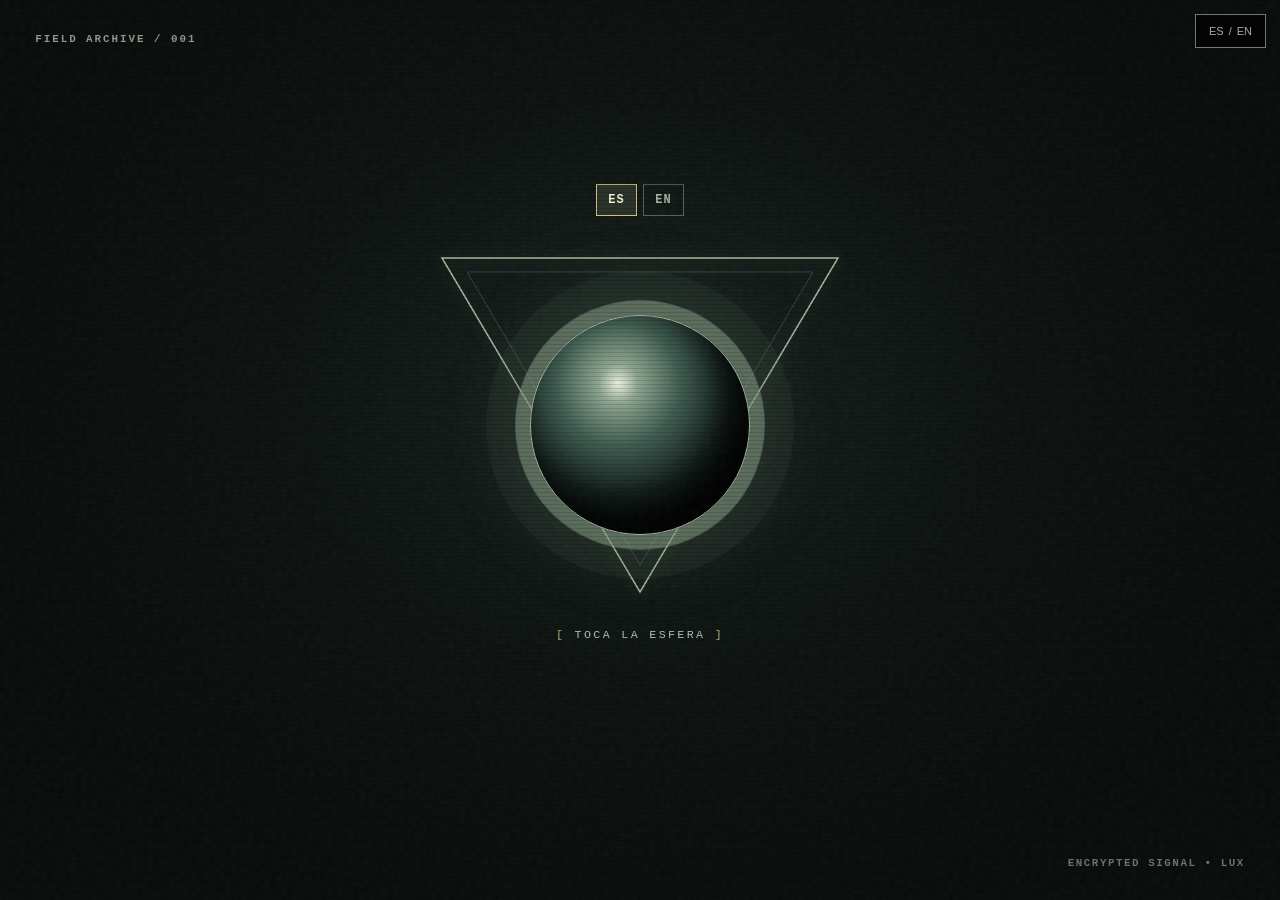
==== commit 3f516c44: "Add persistent ES/EN switcher" ====
--- a/index.html
+++ b/index.html
@@ -9,8 +9,7 @@
   <link rel="icon" type="image/svg+xml" href="data:image/svg+xml,%3Csvg xmlns='http://www.w3.org/2000/svg' viewBox='0 0 64 64'%3E%3Crect width='64' height='64' fill='%23070809'/%3E%3Ccircle cx='32' cy='32' r='16' fill='none' stroke='%23e4e6e4' stroke-width='2'/%3E%3C/svg%3E">
   <style>
     :root{color-scheme:dark;font-family:Arial,Helvetica,sans-serif;background:#070809;color:#e4e6e4}*{box-sizing:border-box}body{margin:0;min-height:100svh;background:radial-gradient(circle at 50% 48%,#171b1e 0%,#090b0c 30%,#050607 75%);overflow-x:hidden}body:after{content:"";position:fixed;inset:0;pointer-events:none;opacity:.13;background-image:url("data:image/svg+xml,%3Csvg viewBox='0 0 180 180' xmlns='http://www.w3.org/2000/svg'%3E%3Cfilter id='n'%3E%3CfeTurbulence type='fractalNoise' baseFrequency='.9' numOctaves='3' stitchTiles='stitch'/%3E%3C/filter%3E%3Crect width='100%25' height='100%25' filter='url(%23n)' opacity='.5'/%3E%3C/svg%3E")}button{font:inherit;color:inherit}main{min-height:100svh;display:grid;place-items:center;padding:3rem 1.5rem}.entry{text-align:center;transition:opacity .7s,transform .7s}.entry.hidden{opacity:0;transform:scale(.93);pointer-events:none;position:absolute}.orb{width:min(42vw,220px);height:min(42vw,220px);min-width:150px;min-height:150px;border:0;border-radius:50%;cursor:pointer;background:radial-gradient(circle at 38% 33%,#e0e5e7 0%,#879199 13%,#333a41 33%,#151a20 53%,#090b0e 69%);box-shadow:0 0 24px #adb8c822,0 0 110px #899db019,inset -17px -20px 32px #000;animation:breathe 5s ease-in-out infinite;transition:filter .4s,transform .4s}.orb:hover,.orb:focus-visible{filter:brightness(1.35);transform:scale(1.045);outline:1px solid #aab5bc;outline-offset:15px}.hint{margin-top:3.7rem;color:#899096;letter-spacing:.34em;font-size:.73rem;text-transform:uppercase}.wake{min-height:1.5em;margin:1.7rem 0;color:#c5cbd0;letter-spacing:.12em}.system{width:min(100%,940px);opacity:0;transform:translateY(15px);transition:opacity .8s,transform .8s}.system.active{opacity:1;transform:none}.system[hidden],.entry[hidden]{display:none}.topline{display:flex;justify-content:space-between;align-items:center;gap:1rem;border-bottom:1px solid #42494b;padding:0 0 1.3rem;font-size:.72rem;letter-spacing:.22em;color:#aab0b2}.mark{display:flex;align-items:center;gap:1rem}.tiny-orb{width:13px;height:13px;border:1px solid #d3d9db;border-radius:50%;box-shadow:0 0 12px #aec4d5}.status{color:#778287}.layout{display:grid;grid-template-columns:minmax(150px,210px) 1fr;gap:clamp(2rem,8vw,8rem);margin-top:clamp(3rem,9vh,7rem)}nav{display:grid;align-content:start;gap:.9rem}nav button{border:0;border-left:1px solid transparent;background:none;text-align:left;padding:.65rem .8rem;cursor:pointer;font-size:.85rem;letter-spacing:.2em;color:#90999d;transition:color .2s,border-color .2s}nav button:hover,nav button:focus-visible,nav button[aria-current="page"]{color:#f2f4f3;border-color:#d8dee0;outline:none}.panel{min-height:340px}.index{font-size:.7rem;letter-spacing:.3em;color:#738087}.panel h1{font-size:clamp(2.9rem,9vw,7rem);line-height:1;letter-spacing:-.075em;font-weight:400;margin:1.2rem 0 2.5rem}.panel p{max-width:44ch;font-size:clamp(1rem,2vw,1.3rem);line-height:1.7;color:#b0b7ba}.fragment{border-top:1px solid #394246;margin-top:3rem;padding-top:1.5rem;color:#79868b;font-size:.78rem;letter-spacing:.12em}.symbol{font-size:1.5rem;color:#d2d8d9;letter-spacing:0}.foot{margin-top:5rem;font-size:.68rem;letter-spacing:.19em;color:#667176;text-transform:uppercase}.reset{border:0;background:none;color:#7d8b90;text-decoration:underline;cursor:pointer;padding:0}.void-orb{display:block;margin:2rem 0 0;background:radial-gradient(circle,#d1d8da 0%,#657079 12%,#171e24 37%,transparent 68%);width:100px;height:100px;border:0;border-radius:50%;cursor:pointer;box-shadow:0 0 40px #7b899322}.void-orb:focus-visible{outline:1px solid white;outline-offset:12px}@keyframes breathe{50%{box-shadow:0 0 40px #adb8c83b,0 0 140px #899db02d,inset -17px -20px 32px #000}}@media(max-width:650px){main{padding:2rem 1.3rem}.topline{font-size:.65rem}.layout{grid-template-columns:1fr;gap:3rem;margin-top:2rem}nav{display:grid;grid-template-columns:repeat(2,minmax(0,1fr));gap:.2rem}.panel{min-height:260px}.panel h1{margin-bottom:1.8rem}.foot{margin-top:3rem}}@media(prefers-reduced-motion:reduce){*,*:before,*:after{animation:none!important;transition:none!important}}
-  
-    .lux-gallery{position:fixed;inset:0;z-index:9999;background:#050807f7;display:none;overflow:auto;padding:1rem}.lux-gallery.open{display:block}.lux-gallery-bar{max-width:1000px;margin:0 auto 1rem;display:flex;align-items:center;justify-content:space-between;font:700 .75rem 'Courier New',monospace;letter-spacing:.12em;color:#b8c9b5}.lux-gallery-close{border:1px solid #667965;background:#111812;color:#dfe8da;padding:.7rem 1rem;cursor:pointer}.lux-gallery-grid{max-width:1000px;margin:auto;display:grid;grid-template-columns:repeat(2,minmax(0,1fr));gap:.65rem}.lux-gallery-grid img{display:block;width:100%;height:auto;border:1px solid #394b3d;background:#080b09}@media(max-width:650px){.lux-gallery-grid{grid-template-columns:1fr}}
+
 </style>
   <style>
     .archive-intro{max-width:42ch}.archive-list{display:grid;gap:.65rem;margin:2.3rem 0 0;max-width:520px}.archive-choice{width:100%;display:flex;align-items:center;gap:1rem;text-align:left;background:#111619;border:1px solid #354046;padding:1rem 1.2rem;cursor:pointer;color:#d9ddde}.archive-choice:hover,.archive-choice:focus-visible,.archive-choice[aria-current="step"]{border-color:#bac6c9;background:#1b2225;outline:none}.archive-choice:disabled{cursor:default;opacity:.42}.archive-num{font-size:.76rem;letter-spacing:.12em;color:#839298;min-width:2rem}.archive-choice strong{font-weight:400;letter-spacing:.13em;font-size:.83rem}.archive-choice small{display:block;font-size:.73rem;color:#839298;margin-top:.3rem;letter-spacing:.05em}.record{margin-top:2rem;max-width:520px;border-top:1px solid #a1b1b7;padding:1.5rem 0 0;animation:appear .5s ease-out}.record-head{display:flex;align-items:center;justify-content:space-between;gap:1rem;color:#8c9ba0;letter-spacing:.15em;font-size:.72rem}.record h2{font-weight:400;font-size:clamp(1.5rem,4vw,2.3rem);letter-spacing:-.03em;margin:2.4rem 0 1rem}.record p{font-size:1.05rem;line-height:1.8;color:#d0d6d7}.record .record-quote{font-size:clamp(1.2rem,3vw,1.6rem);line-height:1.5;color:#eff1f0}.record-visual{height:110px;display:grid;place-items:center;margin:1.6rem 0;background:linear-gradient(90deg,transparent,#1a2227,transparent);border-top:1px solid #344046;border-bottom:1px solid #344046;color:#b8c8cc;font-size:2.6rem;letter-spacing:0;text-shadow:0 0 25px #b5cbd5}.record-note{margin-top:2rem!important;color:#87969a!important;font-size:.84rem!important;letter-spacing:.05em}.record-next{margin-top:1.2rem;padding:.85rem 0;border:0;border-bottom:1px solid #abb9bc;background:none;cursor:pointer;letter-spacing:.13em;font-size:.84rem;text-align:left}.record-next:hover,.record-next:focus-visible{color:white;outline:1px solid #abb9bc;outline-offset:5px}@keyframes appear{from{opacity:0;transform:translateY(8px)}to{opacity:1;transform:none}}@media(max-width:650px){.archive-list{margin-top:1.7rem}.record h2{margin-top:1.5rem}.archive-choice{padding:.85rem}}
@@ -91,7 +90,7 @@
       <details class="character-menu" id="character-menu"><summary>PERSONAJES <span aria-hidden="true" class="menu-chevron">⌄</span></summary><div class="character-list"><button data-room="heraldo">EL HERALDO</button><button data-room="lux">LUX</button><button data-room="doctor">EL DOCTOR</button><button data-room="triada">TRÍADA</button><button data-room="sombra">LA SOMBRA</button><button data-room="inteligencia">INTELIGENCIA</button><button data-room="tyler">TYLER</button></div></details><button data-room="archivo">ARCHIVO</button><button data-room="ordenes">ÓRDENES</button><button data-room="vacio">VACÍO</button><button data-room="tarot">TAROT</button>
     </nav><article class="panel" id="panel" tabindex="-1"></article></div>
     <footer class="foot">EL FIN DE LOS TIEMPOS &nbsp;·&nbsp; <button class="reset" id="reset">volver al inicio</button>
-      <section class="footer-game" aria-label="Minijuego del Heraldo">
+<section class="footer-game" aria-label="Minijuego del Heraldo">
         <div class="game-head"><h2 class="game-title">EL HERALDO / ARCADE</h2><div class="game-score">GOLPES <span id="game-score">0</span></div></div>
         <div class="game-stage"><canvas id="heraldo-game" width="640" height="240" role="img" aria-label="El Heraldo camina mientras se acercan enemigos desde la derecha">Juego no disponible en este navegador.</canvas></div>
         <div class="game-controls"><button type="button" id="game-start">COMENZAR</button><button type="button" id="game-punch" disabled>GOLPEAR</button><span class="game-help">ESPACIO O BOTÓN: PUÑETAZO</span></div>
@@ -99,8 +98,6 @@
       </section>
     </footer>
   </section>
-
-  <section class="lux-gallery" id="lux-gallery" aria-hidden="true"><div class="lux-gallery-bar"><span>ARCHIVO / LUX</span><button class="lux-gallery-close" id="lux-gallery-close" type="button">CERRAR ×</button></div><div class="lux-gallery-grid"><img src="assets/lux-contact-portrait.jpg" alt="LUX 1" loading="lazy"><img src="assets/ChatGPT%20Image%2018%20sept%202026%2C%2003_58_00.png" alt="LUX 2" loading="lazy"><img src="assets/ChatGPT%20Image%2019%20sept%202026%2C%2000_22_27.png" alt="LUX 3" loading="lazy"><img src="assets/ChatGPT%20Image%2030%20sept%202026%2C%2000_03_04.png" alt="LUX 4" loading="lazy"><img src="assets/ChatGPT%20Image%2030%20sept%202026%2C%2000_20_36.png" alt="LUX 5" loading="lazy"><img src="assets/ChatGPT%20Image%2030%20sept%202026%2C%2000_24_28.png" alt="LUX 6" loading="lazy"><img src="assets/ChatGPT%20Image%2030%20sept%202026%2C%2000_25_29.png" alt="LUX 7" loading="lazy"><img src="assets/ChatGPT%20Image%2030%20sept%202026%2C%2000_44_22.png" alt="LUX 8" loading="lazy"><img src="assets/ChatGPT%20Image%2030%20sept%202026%2C%2000_45_19.png" alt="LUX 9" loading="lazy"><img src="assets/ChatGPT%20Image%2030%20sept%202026%2C%2000_46_22.png" alt="LUX 10" loading="lazy"><img src="assets/ChatGPT%20Image%2030%20sept%202026%2C%2000_47_27.png" alt="LUX 11" loading="lazy"><img src="assets/ChatGPT%20Image%2030%20sept%202026%2C%2000_48_49.png" alt="LUX 12" loading="lazy"><img src="assets/ChatGPT%20Image%2030%20sept%202026%2C%2000_50_03.png" alt="LUX 13" loading="lazy"><img src="assets/ChatGPT%20Image%2030%20sept%202026%2C%2000_51_17.png" alt="LUX 14" loading="lazy"><img src="assets/ChatGPT%20Image%2030%20sept%202026%2C%2000_56_44.png" alt="LUX 15" loading="lazy"><img src="assets/ChatGPT%20Image%2030%20sept%202026%2C%2001_24_18.png" alt="LUX 16" loading="lazy"><img src="assets/ChatGPT%20Image%2030%20sept%202026%2C%2001_25_59.png" alt="LUX 17" loading="lazy"></div></section>
 </main>
 <script>
   const rooms={
@@ -152,13 +149,13 @@
   function syncFromUrl(){if(location.hash===currentHash)return;currentHash=location.hash;updateLanguageLinks();clearTimeout(entryTimer);const room=location.hash.slice(1).toLowerCase();if(Object.prototype.hasOwnProperty.call(rooms,room)){entry.hidden=true;entry.classList.remove('hidden');system.hidden=false;system.classList.add('active');show(room)}else{system.classList.remove('active');system.hidden=true;entry.hidden=false;entry.classList.remove('hidden');document.getElementById('wake').textContent=''}}
   window.addEventListener('popstate',syncFromUrl);
   window.addEventListener('hashchange',syncFromUrl);
-  const luxGallery=document.getElementById('lux-gallery'),luxGalleryClose=document.getElementById('lux-gallery-close');let orbTaps=0,orbTapReset;function closeLuxGallery(){luxGallery.classList.remove('open');luxGallery.setAttribute('aria-hidden','true');document.body.style.overflow='';orbTaps=0}luxGalleryClose.onclick=closeLuxGallery;
-  document.getElementById('enter').onclick=()=>{orbTaps++;clearTimeout(orbTapReset);clearTimeout(entryTimer);orbTapReset=setTimeout(()=>orbTaps=0,8000);if(orbTaps>=6){luxGallery.classList.add('open');luxGallery.setAttribute('aria-hidden','false');document.body.style.overflow='hidden';document.getElementById('wake').textContent='ARCHIVO / LUX';return}document.getElementById('wake').textContent=orbTaps===1?'LUX está despierta.':'';entryTimer=setTimeout(()=>{if(orbTaps>1)return;entry.classList.add('hidden');system.hidden=false;history.pushState(null,'','#inicio');currentHash='#inicio';updateLanguageLinks();show('inicio');requestAnimationFrame(()=>system.classList.add('active'));setTimeout(()=>{entry.hidden=true;panel.focus()},750)},1800)};
+  document.getElementById('enter').onclick=()=>{clearTimeout(entryTimer);document.getElementById('wake').textContent='LUX está despierta.';entryTimer=setTimeout(()=>{entry.classList.add('hidden');system.hidden=false;history.pushState(null,'','#inicio');currentHash='#inicio';updateLanguageLinks();show('inicio');requestAnimationFrame(()=>system.classList.add('active'));setTimeout(()=>{entry.hidden=true;panel.focus()},750)},1100)};
   function navigateRoom(room){const hash='#'+room;if(location.hash!==hash)history.pushState(null,'',hash);currentHash=hash;updateLanguageLinks();show(room);panel.focus()}
   document.querySelectorAll('[data-room]').forEach(b=>b.onclick=()=>navigateRoom(b.dataset.room));
   document.getElementById('reset').onclick=()=>{clearTimeout(entryTimer);if(location.hash)history.pushState(null,'',location.pathname+location.search);currentHash='';updateLanguageLinks();system.classList.remove('active');setTimeout(()=>{if(location.hash)return;system.hidden=true;entry.hidden=false;entry.classList.remove('hidden');document.getElementById('wake').textContent='';document.getElementById('enter').focus()},400)};
   updateLanguageLinks();syncFromUrl();
 </script>
 <script src="assets/game.js?v=14000876"></script>
-</body>
+<style id="global-lang-style">#global-lang{position:fixed;top:14px;right:14px;z-index:99999;background:rgba(0,0,0,.75);border:1px solid #777;padding:5px 8px;font:11px Arial,sans-serif;color:#aaa}#global-lang button{border:0;background:transparent;color:#aaa;padding:5px;cursor:pointer}#global-lang button.active{color:#fff;text-decoration:underline}#google_translate_element{position:fixed;left:-9999px;top:-9999px}body{top:0!important}</style><div id="global-lang"><button data-lang="es">ES</button>/<button data-lang="en">EN</button></div><div id="google_translate_element"></div><script id="global-lang-js">(function(){const K="site-lang";function a(l){localStorage.setItem(K,l);document.documentElement.lang=l;document.querySelectorAll("#global-lang button").forEach(b=>b.classList.toggle("active",b.dataset.lang===l));const g=()=>{const s=document.querySelector(".goog-te-combo");if(!s)return false;s.value=l==="es"?"":l;s.dispatchEvent(new Event("change",{bubbles:true}));return true};if(!g()){let n=0,t=setInterval(()=>{if(g()||++n>40)clearInterval(t)},250)}}window.googleTranslateElementInit=()=>{new google.translate.TranslateElement({pageLanguage:"es",includedLanguages:"es,en",autoDisplay:false},"google_translate_element");setTimeout(()=>a(localStorage.getItem(K)||"es"),300)};document.querySelectorAll("#global-lang button").forEach(b=>b.onclick=()=>a(b.dataset.lang));})();</script><script src="https://translate.google.com/translate_a/element.js?cb=googleTranslateElementInit"></script></body>
 </html>
+<!-- heraldo-refresh:remove-teo-20261001 -->
